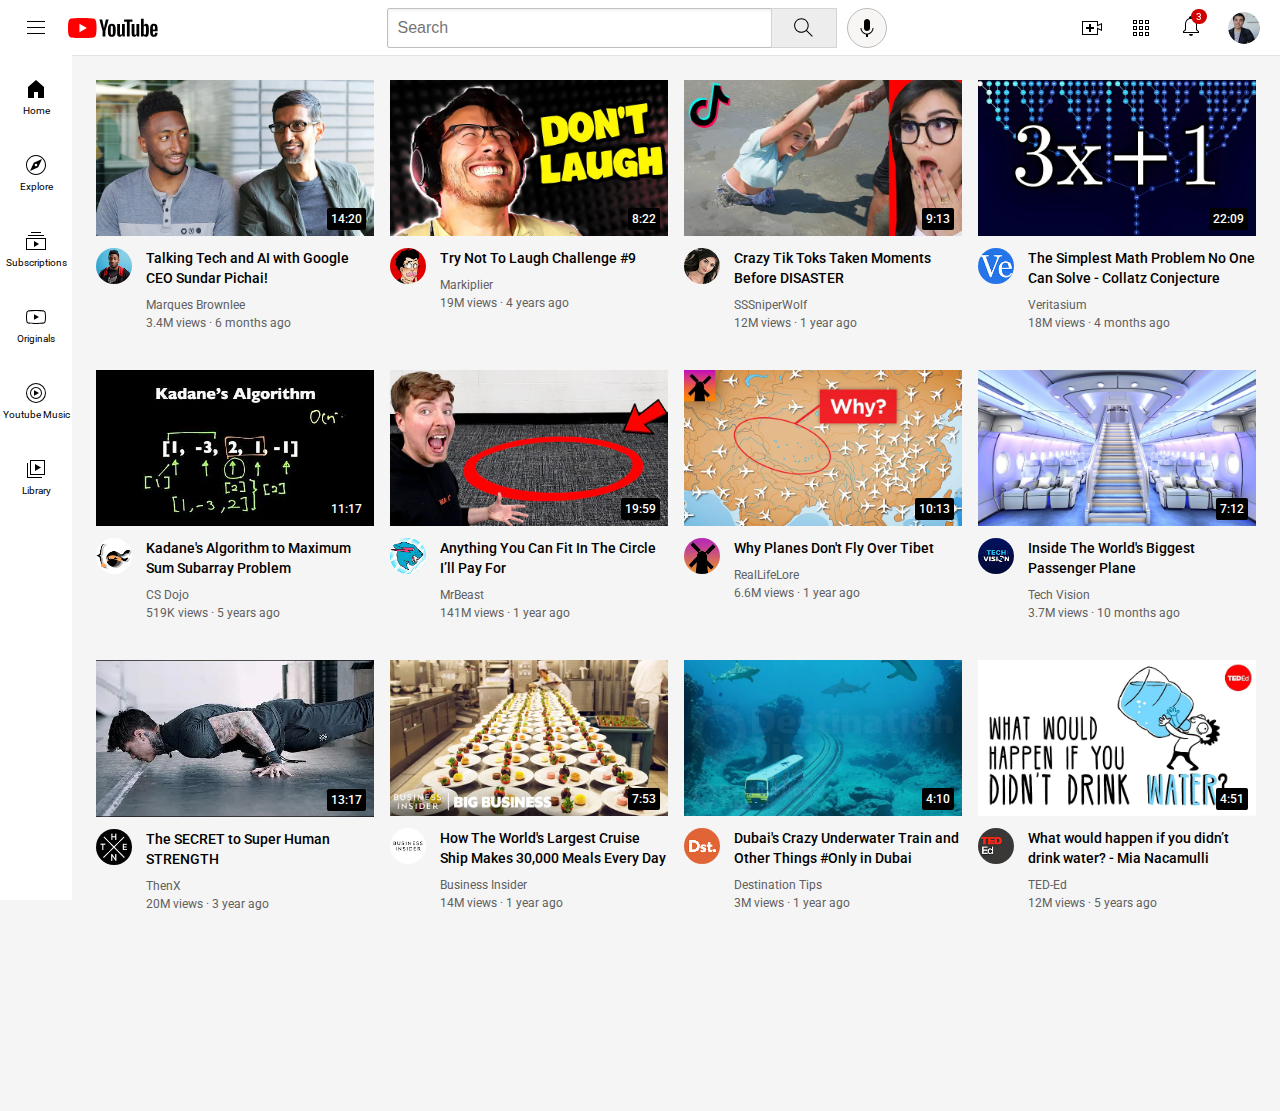
==== youtube.html @ 01f0fe76 "Add files via upload" ====
<!DOCTYPE html>
<html lang="en">
  <head>
    <title>Youtube.com Clone</title>
    <link rel="preconnect" href="https://fonts.googleapis.com" />
    <link rel="preconnect" href="https://fonts.gstatic.com" crossorigin />
    <link
      href="https://fonts.googleapis.com/css2?family=Roboto:wght@400;500;700&display=swap"
      rel="stylesheet"
    />
    <link rel="stylesheet" href="styles/general.css" />
    <link rel="stylesheet" href="styles/header.css" />
    <link rel="stylesheet" href="styles/video.css" />
    <link rel="stylesheet" href="styles/sidebar.css" />
  </head>
  <body>
    <header class="header">
      <div class="left-section">
        <img class="hamburger" src="icons/hamburger-menu.svg" />
        <img class="youtube-logo" src="icons/youtube-logo.svg" />
      </div>
      <div class="middle-section">
        <input class="search-bar" type="text" placeholder="Search" />
        <button class="search-button">
          <img class="search-icon" src="icons/search.svg" />
          <div class="tooltip">Search</div>
        </button>
        <button class="voice-button">
          <img class="voice-icon" src="icons/voice-search-icon.svg" />
          <div class="tooltip">Search with your voice</div>
        </button>
      </div>
      <div class="right-section">
        <div class="upload-icon-container">
          <img class="upload-icon" src="icons/upload.svg" />
          <div class="tooltip">Create</div>
        </div>

        <img class="youtube-app-icon" src="icons/youtube-apps.svg" />
        <div class="notification-icon-container">
          <img class="notification-icon" src="icons/notifications.svg" />
          <div class="notification-count">3</div>
        </div>

        <img
          class="current-user-picture"
          src="channel-pictures/my-channel.jpeg"
        />
      </div>
    </header>
    <nav class="sidebar">
      <div class="sidebar-link">
        <img src="icons/home.svg" />
        <div>Home</div>
      </div>
      <div class="sidebar-link">
        <img src="icons/explore.svg" />
        <div>Explore</div>
      </div>
      <div class="sidebar-link">
        <img src="icons/subscriptions.svg" />
        <div>Subscriptions</div>
      </div>
      <div class="sidebar-link">
        <img src="icons/originals.svg" />
        <div>Originals</div>
      </div>
      <div class="sidebar-link">
        <img src="icons/youtube-music.svg" />
        <div>Youtube Music</div>
      </div>
      <div class="sidebar-link">
        <img src="icons/library.svg" />
        <div>Library</div>
      </div> 
    </nav>
    <main>
      <section class="video-grid">
        <div class="video-preview">
          <div class="thumbnail-row">
            <img class="thumbnail" src="thumbnails/thumbnail-1.webp" />
            <div class="video-time">14:20</div>
          </div>
          <div class="video-info-grid">
            <div class="channel-picture">
              <img
                class="profile-picture"
                src="channel-pictures/channel-1.jpeg"
                alt=""
              />
            </div>
            <div class="video-info">
              <p class="video-tittle">
                Talking Tech and AI with Google CEO Sundar Pichai!
              </p>
              <p class="video-author">Marques Brownlee</p>
              <p class="video-stats">3.4M views &#183; 6 months ago</p>
            </div>
          </div>
        </div>
        <div class="video-preview">
          <div class="thumbnail-row">
            <img class="thumbnail" src="thumbnails/thumbnail-2.webp" alt="" />
            <div class="video-time">8:22</div>
          </div>
          <div class="video-info-grid">
            <div class="channel-picture">
              <img
                class="profile-picture"
                src="channel-pictures/channel-2.jpeg"
                alt=""
              />
            </div>
            <div class="video-info">
              <p class="video-tittle">Try Not To Laugh Challenge #9</p>
              <p class="video-author">Markiplier</p>
              <p class="video-stats">19M views &#183; 4 years ago</p>
            </div>
          </div>
        </div>
        <div class="video-preview">
          <div class="thumbnail-row">
            <img class="thumbnail" src="thumbnails/thumbnail-3.webp" alt="" />
            <div class="video-time">9:13</div>
          </div>
          <div class="video-info-grid">
            <div class="channel-picture">
              <img
                class="profile-picture"
                src="channel-pictures/channel-3.jpeg"
                alt=""
              />
            </div>
            <div class="video-info">
              <p class="video-tittle">
                Crazy Tik Toks Taken Moments Before DISASTER
              </p>
              <p class="video-author">SSSniperWolf</p>
              <p class="video-stats">12M views &#183; 1 year ago</p>
            </div>
          </div>
        </div>
        <div class="video-preview">
          <div class="thumbnail-row">
            <img class="thumbnail" src="thumbnails/thumbnail-4.webp" alt="" />
            <div class="video-time">22:09</div>
          </div>
          <div class="video-info-grid">
            <div class="channel-picture">
              <img
                class="profile-picture"
                src="channel-pictures/channel-4.jpeg"
                alt=""
              />
            </div>
            <div class="video-info">
              <p class="video-tittle">
                The Simplest Math Problem No One Can Solve - Collatz Conjecture
              </p>
              <p class="video-author">Veritasium</p>
              <p class="video-stats">18M views &#183; 4 months ago</p>
            </div>
          </div>
        </div>
        <div class="video-preview">
          <div class="thumbnail-row">
            <img class="thumbnail" src="thumbnails/thumbnail-5.webp" alt="" />
            <div class="video-time">11:17</div>
          </div>
          <div class="video-info-grid">
            <div class="channel-picture">
              <img
                class="profile-picture"
                src="channel-pictures/channel-5.jpeg"
                alt=""
              />
            </div>
            <div class="video-info">
              <p class="video-tittle">
                Kadane's Algorithm to Maximum Sum Subarray Problem
              </p>
              <p class="video-author">CS Dojo</p>
              <p class="video-stats">519K views &#183; 5 years ago</p>
            </div>
          </div>
        </div>
        <div class="video-preview">
          <div class="thumbnail-row">
            <img class="thumbnail" src="thumbnails/thumbnail-6.webp" alt="" />
            <div class="video-time">19:59</div>
          </div>
          <div class="video-info-grid">
            <div class="channel-picture">
              <img
                class="profile-picture"
                src="channel-pictures/channel-6.jpeg"
                alt=""
              />
            </div>
            <div class="video-info">
              <p class="video-tittle">
                Anything You Can Fit In The Circle I’ll Pay For
              </p>
              <p class="video-author">MrBeast</p>
              <p class="video-stats">141M views &#183; 1 year ago</p>
            </div>
          </div>
        </div>
        <div class="video-preview">
          <div class="thumbnail-row">
            <img class="thumbnail" src="thumbnails/thumbnail-7.webp" alt="" />
            <div class="video-time">10:13</div>
          </div>
          <div class="video-info-grid">
            <div class="channel-picture">
              <img
                class="profile-picture"
                src="channel-pictures/channel-7.jpeg"
                alt=""
              />
            </div>
            <div class="video-info">
              <p class="video-tittle">Why Planes Don't Fly Over Tibet</p>
              <p class="video-author">RealLifeLore</p>
              <p class="video-stats">6.6M views &#183; 1 year ago</p>
            </div>
          </div>
        </div>
        <div class="video-preview">
          <div class="thumbnail-row">
            <img class="thumbnail" src="thumbnails/thumbnail-8.webp" alt="" />
            <div class="video-time">7:12</div>
          </div>
          <div class="video-info-grid">
            <div class="channel-picture">
              <img
                class="profile-picture"
                src="channel-pictures/channel-8.jpeg"
                alt=""
              />
            </div>
            <div class="video-info">
              <p class="video-tittle">
                Inside The World's Biggest Passenger Plane
              </p>
              <p class="video-author">Tech Vision</p>
              <p class="video-stats">3.7M views &#183; 10 months ago</p>
            </div>
          </div>
        </div>
        <div class="video-preview">
          <div class="thumbnail-row">
            <img class="thumbnail" src="thumbnails/thumbnail-9.webp" alt="" />
            <div class="video-time">13:17</div>
          </div>
          <div class="video-info-grid">
            <div class="channel-picture">
              <img
                class="profile-picture"
                src="channel-pictures/channel-9.jpeg"
                alt=""
              />
            </div>
            <div class="video-info">
              <p class="video-tittle">The SECRET to Super Human STRENGTH</p>
              <p class="video-author">ThenX</p>
              <p class="video-stats">20M views &#183; 3 year ago</p>
            </div>
          </div>
        </div>
        <div class="video-preview">
          <div class="thumbnail-row">
            <img class="thumbnail" src="thumbnails/thumbnail-10.webp" alt="" />
            <div class="video-time">7:53</div>
          </div>
          <div class="video-info-grid">
            <div class="channel-picture">
              <img
                class="profile-picture"
                src="channel-pictures/channel-10.jpeg"
                alt=""
              />
            </div>
            <div class="video-info">
              <p class="video-tittle">
                How The World's Largest Cruise Ship Makes 30,000 Meals Every Day
              </p>
              <p class="video-author">Business Insider</p>
              <p class="video-stats">14M views &#183; 1 year ago</p>
            </div>
          </div>
        </div>
        <div class="video-preview">
          <div class="thumbnail-row">
            <img class="thumbnail" src="thumbnails/thumbnail-11.webp" alt="" />
            <div class="video-time">4:10</div>
          </div>
          <div class="video-info-grid">
            <div class="channel-picture">
              <img
                class="profile-picture"
                src="channel-pictures/channel-11.jpeg"
                alt=""
              />
            </div>
            <div class="video-info">
              <p class="video-tittle">
                Dubai's Crazy Underwater Train and Other Things #Only in Dubai
              </p>
              <p class="video-author">Destination Tips</p>
              <p class="video-stats">3M views &#183; 1 year ago</p>
            </div>
          </div>
        </div>
        <div class="video-preview">
          <div class="thumbnail-row">
            <img class="thumbnail" src="thumbnails/thumbnail-12.webp" alt="" />
            <div class="video-time">4:51</div>
          </div>
          <div class="video-info-grid">
            <div class="channel-picture">
              <img
                class="profile-picture"
                src="channel-pictures/channel-12.jpeg"
                alt=""
              />
            </div>
            <div class="video-info">
              <p class="video-tittle">
                What would happen if you didn’t drink water? - Mia Nacamulli
              </p>
              <p class="video-author">TED-Ed</p>
              <p class="video-stats">12M views &#183; 5 years ago</p>
            </div>
          </div>
        </div>
      </section>
    </main>
  </body>
</html>
---- styles/general.css ----
p {
    margin-top: 0;
    margin-bottom: 0;
  }
 body{
  font-family: Roboto, arial;
   margin: 0;
   padding-top: 80px;
   padding-left: 96px;
  padding-right: 24px;
  padding-bottom: 200px;
  background-color: rgb(245, 245, 245);
 }
---- styles/header.css ----
.header{
    height: 55px;
    display: flex;
    flex-direction: row;
    justify-content: space-between;
    position:fixed;
    top: 0;
    left: 0;
    right: 0;
    background-color: white;
    border-bottom-width: 1px;
    border-bottom-style:solid;
    border-bottom-color: rgb(227, 227, 227);
    z-index: 100;
}
.left-section{
    display: flex;
    align-items: center;
}
.middle-section{
    flex: 1;
    margin-left: 70px;
    margin-right: 35px;
    max-width: 500px;
    display: flex;
    align-items: center;
}
.right-section{
    width: 180px;
    margin-right: 20px;
    display: flex;
    align-items: center;
    justify-content: space-between;
    flex-shrink: 0;
}
.hamburger{
    height: 24px;
    margin-left: 24px;
    margin-right: 20px;
    cursor: pointer;
}
.youtube-logo{
    height: 20px;
    cursor: pointer;
}
.search-button{
    height: 40px;
    width: 66px;
    background-color:rgb(237, 237, 237);
    border-width: 1px;
    border-style:solid;
    border-color: rgb(216, 211, 211);
    margin-left: -1px;
    margin-right: 10px;
    cursor: pointer;
}
.search-button,
.voice-button,
.upload-icon-container{
    display: flex;
    justify-content: center;
    align-items: center;
    position: relative;
}
.search-button .tooltip,
.voice-button .tooltip,
.upload-icon-container .tooltip{
    position: absolute;
    background-color: grey;
    color: white;
    padding-top: 4px;
    padding-bottom: 4px;
    padding-left: 8px;
    padding-right: 8px;
    border-radius: 2px;
    font-size: 12px;
    bottom: -30px;
    opacity: 0;
    transition: opacity 0.15s;
    pointer-events: none;
    white-space: nowrap;
    font-family: Roboto,Arial;
}
.search-button:hover .tooltip,
.voice-button:hover .tooltip,
.upload-icon-container:hover .tooltip{
    opacity: 1;
}
.voice-button{
    height: 40px;
    width: 40px;
   border-radius: 20px;
   border-width: 1px;
   border-style:solid;
   border-color: rgb(186, 186, 186);
   background-color: rgb(248, 245, 245);
   cursor: pointer;
   
}
.search-bar{
    flex: 1;
    height: 36px;
    padding-left: 10px;
    font-size: 16px;
    border: 1px solid rgb(192, 192, 192);
    border-radius: 2px;
    box-shadow: inset 1px 2px 3px rgba(0, 0, 0, 0.05);
    width: 0;
}
.search-bar:focus{
    box-shadow: 2px 1px 5px rgba(43, 42, 42, 0.2);
    outline: none;
}
.search-bar::placeholder{
    font-size: 16px;
}
.search-icon{
    height: 25px;
}
.voice-icon{
    height: 24px;
}
.upload-icon{
   height: 24px; 
   cursor: pointer;
}
.youtube-app-icon{
    height: 24px; 
    cursor: pointer;
}
.notification-icon{
    height: 24px; 
    cursor: pointer;
}
.current-user-picture{
    height: 32px; 
    border-radius: 16px ;
    cursor: pointer;
}
.notification-icon-container{
    position: relative;
   }
   .notification-count{
    position: absolute;
    background-color: rgb(210, 1, 1);
    top: -5px;
    right: -4px;
    color: white;

    font-size: 10px;
    padding-left: 5px;
    padding-right: 5px;
    padding-top: 2px;
    padding-bottom: 2px;
    border-radius: 10px;
   }
---- styles/video.css ----
.thumbnail {
    width: 100%;
  }
  

  .video-tittle {
    margin-top: 0;
    font-size: 14px;
    font-weight: 500;
    line-height: 20px;
    margin-bottom: 10px;
  }

  .profile-picture {
    width: 36px;
    border-radius: 18px;
  }
  .thumbnail-row {
    margin-bottom: 8px;
    position: relative;
  }
  .video-author,
  .video-stats {
    font-size: 12px;
    color: rgb(96, 96, 96);
  }
  .video-author {
    margin-bottom: 4px;
  }
  .video-info-grid {
    display: grid;
    grid-template-columns: 50px 1fr;
  }
  .video-grid {
    display: grid;
    grid-template-columns: 1fr 1fr 1fr;
    column-gap: 16px;
    row-gap: 40px;
   
  }


  @media (max-width: 750px){
 .video-grid{
  grid-template-columns: 1fr 1fr;
 }
  }

@media (min-width: 751px) and (max-width: 999){
  .video-grid{
    grid-template-columns: 1fr 1fr 1fr;
   }

}

  @media(min-width: 1000px){
    .video-grid{
      grid-template-columns: 1fr 1fr 1fr 1fr;
     }
  }

 .video-time{
  position: absolute;
  background-color: black;
  color: white;
  bottom: 10px;
  right: 8px;
  font-size: 12px;
  font-weight: 500;
  padding: 4px;
  border-radius: 2px;
 }
---- styles/sidebar.css ----
.sidebar{
    position: fixed;
    left: 0;
    bottom: 0;
    top: 55px;
    background-color: white;
    width: 72px;
    z-index: 101;
    padding-top: 4px;
    
}
.sidebar-link{
    height: 75px;
    margin-bottom: 1px;
    display: flex;
    justify-content: center;
    align-items: center;
    flex-direction: column;
    cursor: pointer;
}
.sidebar-link:hover{
    background-color: rgb(238, 238, 238);
}
.sidebar-link img{
    height: 24px;
    margin-bottom: 4px;
}
.sidebar-link div{
    font-size: 10px;
}
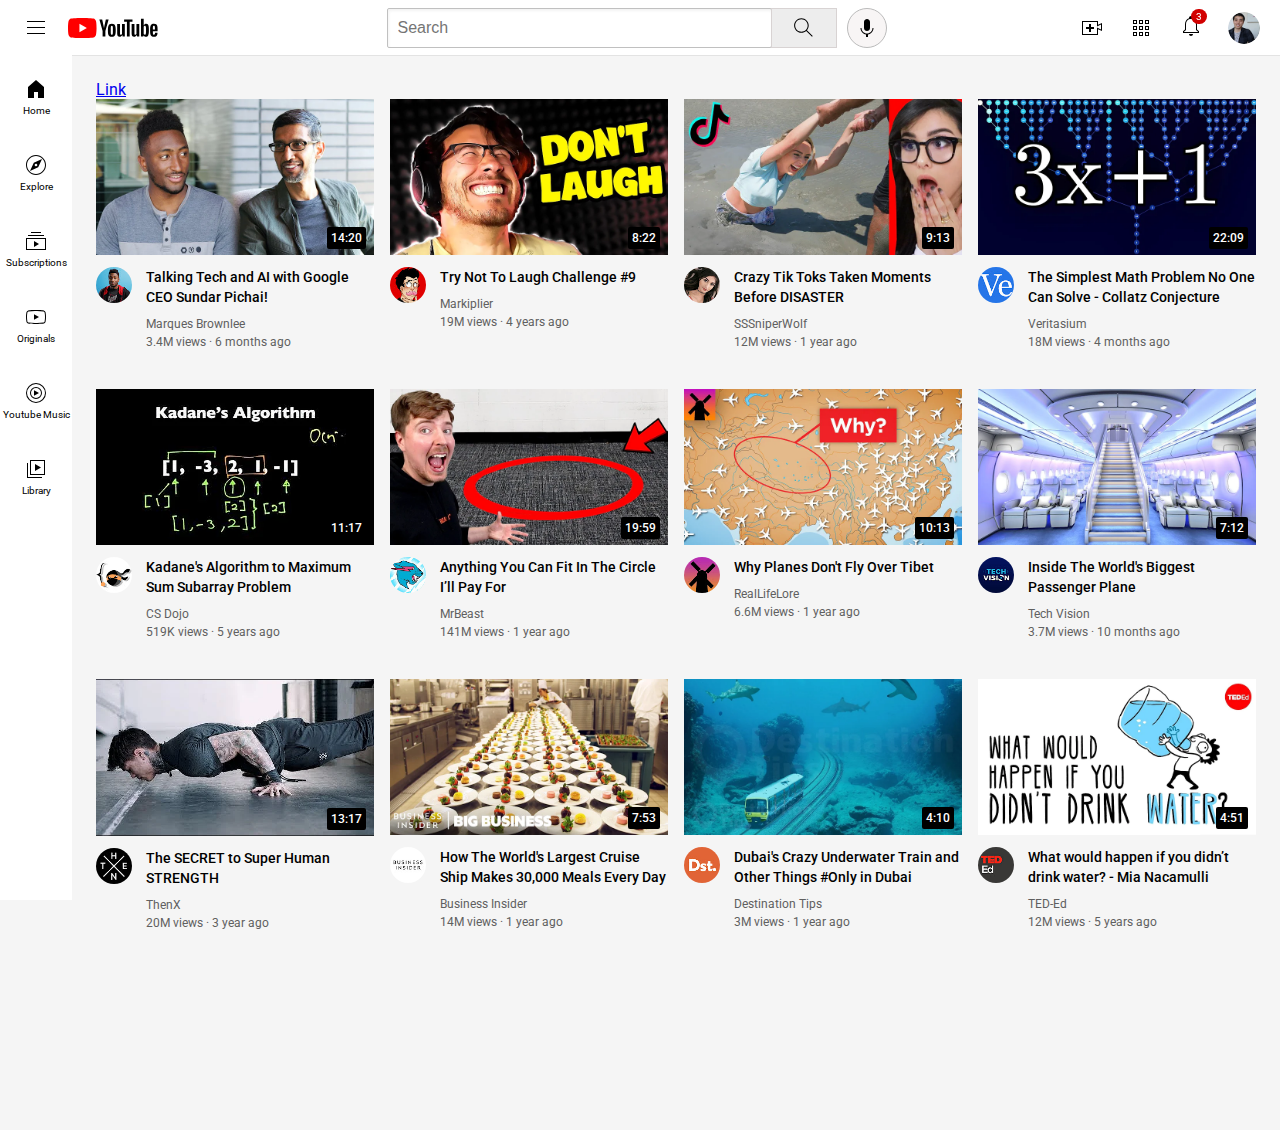
==== commit 831bfda6: "Rename index.html to youtube.html" ====
--- a/youtube.html
+++ b/youtube.html
@@ -75,6 +75,7 @@
       </div> 
     </nav>
     <main>
+      <a href="https://00stickman123.github.io/first-project/buttons.html" target="_blank">Link</a>
       <section class="video-grid">
         <div class="video-preview">
           <div class="thumbnail-row">
